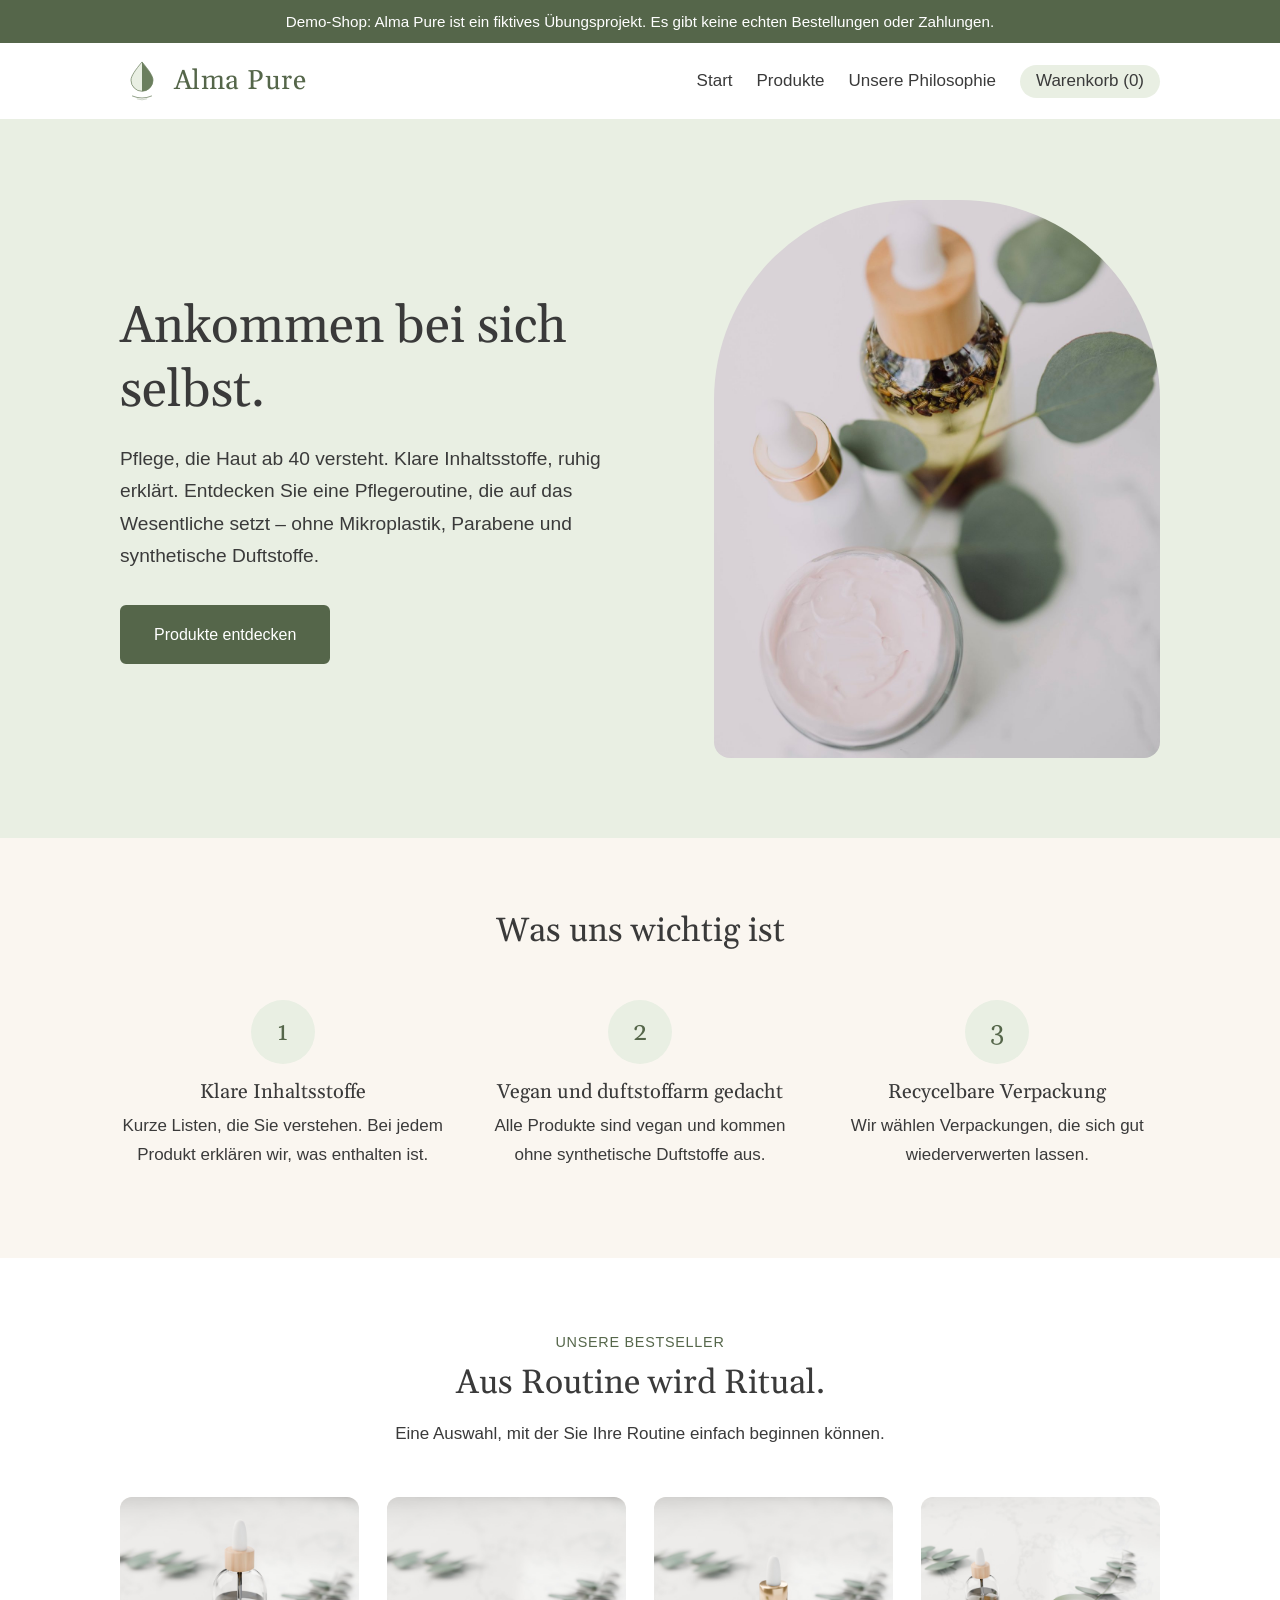
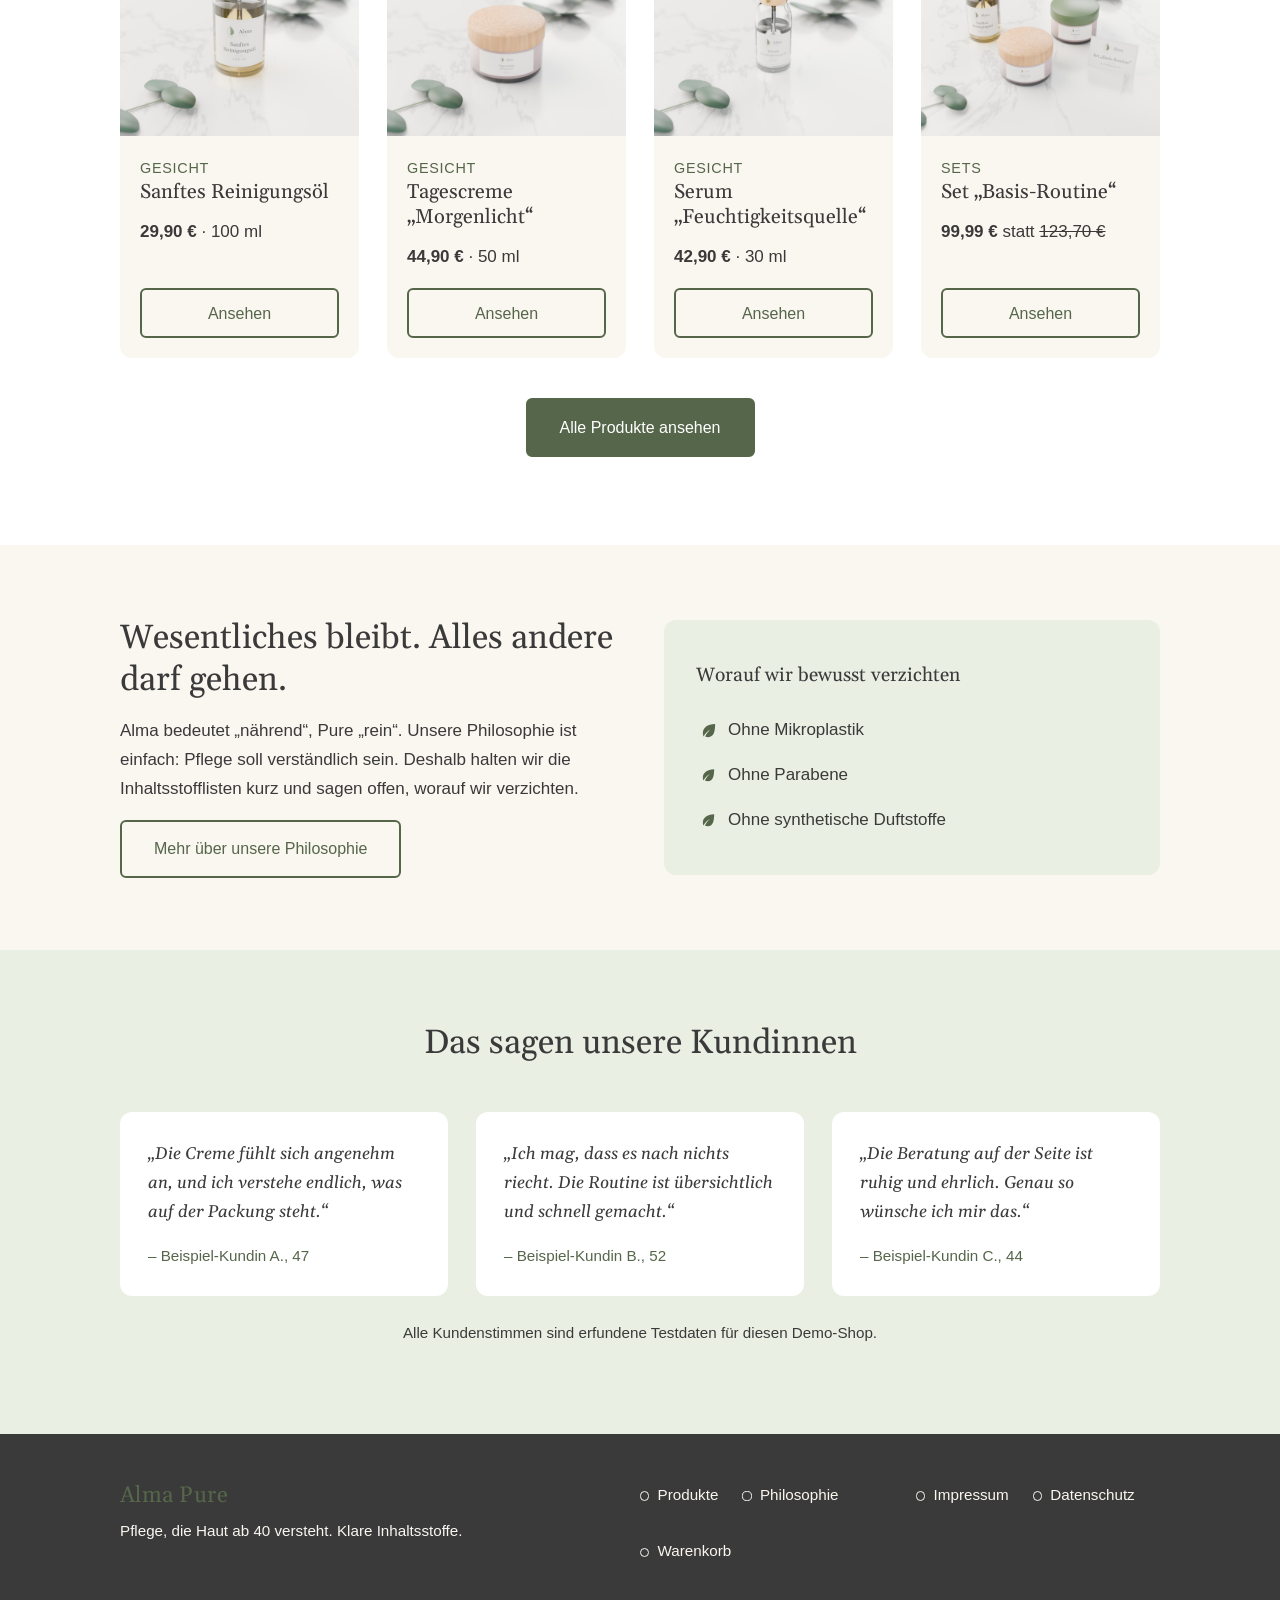
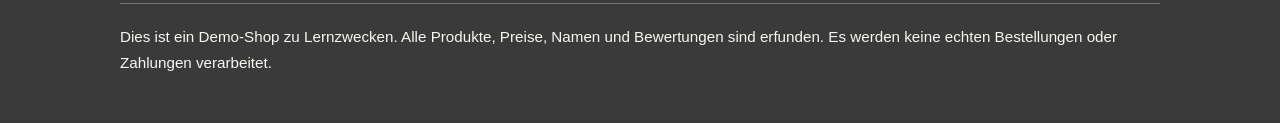
==== website/index.html @ 1dfb5215 "Erster Stand: Alma Pure Demo-Shop Fünf Seiten (Start, Produkte, Produkt, Warenkorb, Philosophie), ge" ====
<!DOCTYPE html>
<html lang="de">
<head>
  <meta charset="UTF-8">
  <meta name="viewport" content="width=device-width, initial-scale=1">
  <title>Alma Pure – Pflege, die Haut ab 40 versteht (Demo-Shop)</title>
  <meta name="description" content="Alma Pure ist ein fiktiver Demo-Shop für Clean-Beauty-Pflege. Klare Inhaltsstoffe, ruhig erklärt.">
  <link rel="icon" type="image/svg+xml" href="images/alma-pure-symbol.svg">

  <link rel="stylesheet" href="css/style.css">
</head>

<body>
  <a class="skip-link" href="#inhalt">Zum Inhalt springen</a>

  <div class="kopfbereich">
  <div class="demo-hinweis">
      Demo-Shop: Alma Pure ist ein fiktives Übungsprojekt. Es gibt keine echten Bestellungen oder Zahlungen.
    </div>
  
    <!-- KOPFZEILE -->
    <header>
      <div class="header-inner">
        <a class="logo" href="index.html">
          <img src="images/alma-pure-symbol.svg" alt="" width="40" height="40">
          <span>Alma Pure</span>
        </a>
        <!-- Button nur auf dem Handy sichtbar (siehe css/style.css, Abschnitt 17, und js/app.js) -->
        <button type="button" class="menue-button" aria-expanded="false" aria-controls="hauptmenue">Menü</button>
        <nav id="hauptmenue" aria-label="Hauptmenü">
          <ul>
            <li><a href="index.html">Start</a></li>
            <li><a href="produkte.html">Produkte</a></li>
            <li><a href="philosophie.html">Unsere Philosophie</a></li>
            <li><a class="warenkorb-link" href="warenkorb.html">Warenkorb (0)</a></li>
          </ul>
        </nav>
      </div>
    </header>
  </div>

  <main id="inhalt">

    <!-- HERO -->
    <section class="hero" aria-labelledby="hero-titel">
      <div class="container hero-inner">
        <div>
          <h1 id="hero-titel">Ankommen bei sich selbst.</h1>
          <p class="einleitung">Pflege, die Haut ab 40 versteht. Klare Inhaltsstoffe, ruhig erklärt. Entdecken Sie eine Pflegeroutine, die auf das Wesentliche setzt – ohne Mikroplastik, Parabene und synthetische Duftstoffe.</p>
          <a class="button" href="produkte.html">Produkte entdecken</a>
        </div>
        <!-- Hero-Bild: Foto von RDNE Stock project (Pexels), Quelle siehe images/QUELLEN.md -->
        <figure class="hero-bild">
          <img src="images/hero.jpg"
               alt="Aufsicht auf eine Pflegeflasche mit Holzdeckel und einen Cremetiegel, daneben Eukalyptuszweige auf heller Marmorfläche"
               width="1200" height="1800">
        </figure>
      </div>
    </section>

    <!-- DREI VORTEILE -->
    <section aria-labelledby="vorteile-titel">
      <div class="container">
        <div class="section-kopf">
          <h2 id="vorteile-titel">Was uns wichtig ist</h2>
        </div>
        <div class="vorteile-grid">
          <div class="vorteil">
            <div class="symbol" aria-hidden="true">1</div>
            <h3>Klare Inhaltsstoffe</h3>
            <p>Kurze Listen, die Sie verstehen. Bei jedem Produkt erklären wir, was enthalten ist.</p>
          </div>
          <div class="vorteil">
            <div class="symbol" aria-hidden="true">2</div>
            <h3>Vegan und duftstoffarm gedacht</h3>
            <p>Alle Produkte sind vegan und kommen ohne synthetische Duftstoffe aus.</p>
          </div>
          <div class="vorteil">
            <div class="symbol" aria-hidden="true">3</div>
            <h3>Recycelbare Verpackung</h3>
            <p>Wir wählen Verpackungen, die sich gut wiederverwerten lassen.</p>
          </div>
        </div>
      </div>
    </section>

    <!-- BESTSELLER (später per JavaScript aus js/produkte.js erzeugt) -->
    <section class="bestseller" aria-labelledby="bestseller-titel">
      <div class="container">
        <div class="section-kopf">
          <span class="ueberzeile">Unsere Bestseller</span>
          <h2 id="bestseller-titel">Aus Routine wird Ritual.</h2>
          <p>Eine Auswahl, mit der Sie Ihre Routine einfach beginnen können.</p>
        </div>
        <div class="karten-grid" id="bestseller-grid">
          <noscript><p>Bitte aktivieren Sie JavaScript, um die Produkte zu sehen, oder besuchen Sie unsere <a href="produkte.html">Produktübersicht</a>.</p></noscript>
        </div>
        <p class="mehr"><a class="button" href="produkte.html">Alle Produkte ansehen</a></p>
      </div>
    </section>

    <!-- PHILOSOPHIE-TEASER -->
    <section aria-labelledby="philosophie-titel">
      <div class="container philosophie-inner">
        <div>
          <h2 id="philosophie-titel">Wesentliches bleibt. Alles andere darf gehen.</h2>
          <p>Alma bedeutet „nährend“, Pure „rein“. Unsere Philosophie ist einfach: Pflege soll verständlich sein. Deshalb halten wir die Inhaltsstofflisten kurz und sagen offen, worauf wir verzichten.</p>
          <a class="button hell" href="philosophie.html">Mehr über unsere Philosophie</a>
        </div>
        <ul class="ohne-liste">
          <li class="ohne-titel"><strong>Worauf wir bewusst verzichten</strong></li>
          <li>Ohne Mikroplastik</li>
          <li>Ohne Parabene</li>
          <li>Ohne synthetische Duftstoffe</li>
        </ul>
      </div>
    </section>

    <!-- KUNDENSTIMMEN (erfunden) -->
    <section class="stimmen" aria-labelledby="stimmen-titel">
      <div class="container">
        <div class="section-kopf">
          <h2 id="stimmen-titel">Das sagen unsere Kundinnen</h2>
        </div>
        <div class="stimmen-grid">
          <blockquote>
            <p>„Die Creme fühlt sich angenehm an, und ich verstehe endlich, was auf der Packung steht.“</p>
            <footer>– Beispiel-Kundin A., 47</footer>
          </blockquote>
          <blockquote>
            <p>„Ich mag, dass es nach nichts riecht. Die Routine ist übersichtlich und schnell gemacht.“</p>
            <footer>– Beispiel-Kundin B., 52</footer>
          </blockquote>
          <blockquote>
            <p>„Die Beratung auf der Seite ist ruhig und ehrlich. Genau so wünsche ich mir das.“</p>
            <footer>– Beispiel-Kundin C., 44</footer>
          </blockquote>
        </div>
        <p class="hinweis-klein">Alle Kundenstimmen sind erfundene Testdaten für diesen Demo-Shop.</p>
      </div>
    </section>

  </main>

  <!-- FUSSZEILE -->
  <footer class="seitenfuss">
    <div class="container">
      <div class="fuss-grid">
        <div>
          <p class="logo" style="font-size:1.4rem; margin-bottom:.5rem;">Alma Pure</p>
          <p>Pflege, die Haut ab 40 versteht. Klare Inhaltsstoffe.</p>
        </div>
        <nav aria-label="Shop">
          <ul>
            <li><a href="produkte.html">Produkte</a></li>
            <li><a href="philosophie.html">Philosophie</a></li>
            <li><a href="warenkorb.html">Warenkorb</a></li>
          </ul>
        </nav>
        <nav aria-label="Rechtliches">
          <ul>
            <li><a href="impressum.html">Impressum</a></li>
            <li><a href="datenschutz.html">Datenschutz</a></li>
          </ul>
        </nav>
      </div>
      <p class="fuss-demo">Dies ist ein Demo-Shop zu Lernzwecken. Alle Produkte, Preise, Namen und Bewertungen sind erfunden. Es werden keine echten Bestellungen oder Zahlungen verarbeitet.</p>
    </div>
  </footer>

  <script src="js/produkte.js"></script>
  <script src="js/warenkorb.js"></script>
  <script src="js/app.js"></script>
</body>
</html>
---- website/css/style.css ----
/* ===== 0. Lokale Schriften (Reserve) =====
   Erste Wahl bleiben Georgia und Arial (auf Windows, Mac und iPhone vorinstalliert).
   Fehlen sie (z. B. auf Android), nimmt der Browser diese freien Schriften aus dem
   Ordner fonts/. Er lädt eine Datei nur, wenn er sie wirklich braucht.
   Quellen und Lizenzen: fonts/QUELLEN.txt */
@font-face {
  font-family: "Gelasio";
  src: url("../fonts/gelasio-latin-400-normal.woff2") format("woff2");
  font-weight: 400;
  font-style: normal;
  font-display: swap;          /* Text sofort zeigen, Schrift tauschen, sobald geladen */
}
@font-face {
  font-family: "Gelasio";
  src: url("../fonts/gelasio-latin-400-italic.woff2") format("woff2");
  font-weight: 400;
  font-style: italic;
  font-display: swap;
}
@font-face {
  font-family: "Arimo";
  src: url("../fonts/arimo-latin-400-normal.woff2") format("woff2");
  font-weight: 400;
  font-style: normal;
  font-display: swap;
}
@font-face {
  font-family: "Arimo";
  src: url("../fonts/arimo-latin-700-normal.woff2") format("woff2");
  font-weight: 700;
  font-style: normal;
  font-display: swap;
}

/* ===== 1. Grundeinstellungen: Farben und Schriften als Variablen ===== */
:root {
  --creme: #faf6f0;
  --salbei: #6b7f5e;
  --salbei-dunkel: #55664a;   /* etwas dunkler für guten Kontrast bei Buttons */
  --salbei-hell: #e9efe3;
  --text: #3a3a3a;
  --weiss: #ffffff;

  /* Schriften: der Browser nimmt die erste, die er findet */
  --schrift-titel: Georgia, "Gelasio", "Times New Roman", serif;
  --schrift-text: Arial, "Arimo", Helvetica, sans-serif;
}

* { box-sizing: border-box; margin: 0; padding: 0; }

body {
  font-family: var(--schrift-text);
  font-size: 1.0625rem;       /* 17 px, mindestens 16 px */
  line-height: 1.7;
  color: var(--text);
  background: var(--creme);
}

h1, h2, h3, .logo { font-family: var(--schrift-titel); font-weight: normal; line-height: 1.25; }
h1 { font-size: clamp(2rem, 5vw, 3.2rem); }
h2 { font-size: clamp(1.6rem, 3.5vw, 2.1rem); margin-bottom: 1rem; }
h3 { font-size: 1.25rem; margin-bottom: .4rem; }
p  { margin-bottom: 1rem; }
a  { color: var(--salbei-dunkel); }

.container { max-width: 1080px; margin: 0 auto; padding: 0 1.25rem; }
section { padding: 4.5rem 0; }

/* Sichtbarer Fokus für Tastatur-Nutzung (Barrierefreiheit) */
a:focus-visible, button:focus-visible { outline: 3px solid var(--salbei-dunkel); outline-offset: 3px; }

.skip-link { position: absolute; left: -999px; top: 0; background: var(--weiss); padding: .5rem 1rem; z-index: 20; }
.skip-link:focus { left: 0; }

/* ===== 2. Demo-Hinweis ganz oben ===== */
.demo-hinweis {
  background: var(--salbei-dunkel);
  color: var(--weiss);
  text-align: center;
  font-size: .95rem;
  padding: .55rem 1rem;
}

/* ===== 3. Kopfzeile ===== */
header { background: var(--weiss); border-bottom: 1px solid var(--salbei-hell); }
.header-inner { display: flex; align-items: center; justify-content: space-between; flex-wrap: wrap; gap: 1rem; padding: 1rem 1.25rem; max-width: 1080px; margin: 0 auto; }
.logo { font-size: 1.7rem; color: var(--salbei-dunkel); text-decoration: none; letter-spacing: .02em; }
.logo { display: inline-flex; align-items: center; gap: .6rem; }
.logo img { height: 44px; width: auto; display: block; }
nav ul { list-style: none; display: flex; gap: 1.5rem; flex-wrap: wrap; }
nav a { text-decoration: none; color: var(--text); padding: .25rem 0; border-bottom: 2px solid transparent; }
nav a:hover { border-bottom-color: var(--salbei); }
/* Aktuelle Seite im Menü markieren */
nav a[aria-current="page"] { border-bottom-color: var(--salbei-dunkel); }
.warenkorb-link { background: var(--salbei-hell); border-radius: 999px; padding: .4rem 1rem; }

/* Kopfbereich bleibt beim Scrollen oben stehen (Demo-Hinweis + Kopfzeile) */
.kopfbereich { position: sticky; top: 0; z-index: 10; }
/* Beim Sprung zu #inhalt nicht unter dem Kopfbereich verschwinden */
html { scroll-padding-top: 8rem; }

/* ===== 4. Hero (Startseite) ===== */
.hero { background: var(--salbei-hell); padding: 5rem 0; }
.hero-inner { display: grid; grid-template-columns: minmax(0, 1.1fr) minmax(0, .9fr); gap: 3rem; align-items: center; }
.hero p.einleitung { font-size: 1.2rem; max-width: 34rem; margin: 1.2rem 0 2rem; }
.hero-bild {
  margin: 0;
  min-width: 0;
  aspect-ratio: 4 / 5;
  border-radius: 200px 200px 16px 16px;
  overflow: hidden;
  background: var(--salbei-hell);
}
.hero-bild img {
  width: 100%;
  height: 100%;
  object-fit: cover;
  object-position: center 35%;   /* Bildausschnitt: Flasche gut im Rahmen */
  display: block;
}

.button {
  display: inline-block;
  background: var(--salbei-dunkel);
  color: var(--weiss);
  text-decoration: none;
  padding: .85rem 2rem;
  border-radius: 6px;
  border: 2px solid var(--salbei-dunkel);
  font-size: 1rem;
}
.button:hover { background: var(--weiss); color: var(--salbei-dunkel); }
.button.hell { background: transparent; color: var(--salbei-dunkel); }
.button.hell:hover { background: var(--salbei-dunkel); color: var(--weiss); }

/* ===== 5. Drei Vorteile ===== */
.vorteile-grid { display: grid; grid-template-columns: repeat(3, 1fr); gap: 2rem; text-align: center; }
.vorteil .symbol {
  width: 64px; height: 64px; margin: 0 auto 1rem;
  border-radius: 50%; background: var(--salbei-hell); color: var(--salbei-dunkel);
  display: flex; align-items: center; justify-content: center;
  font-family: var(--schrift-titel); font-size: 1.6rem;
}

/* ===== 6. Bestseller ===== */
.bestseller { background: var(--weiss); }
.section-kopf { text-align: center; max-width: 36rem; margin: 0 auto 3rem; }
.karten-grid { display: grid; grid-template-columns: repeat(auto-fit, minmax(220px, 1fr)); gap: 1.75rem; }
.karte { background: var(--creme); border-radius: 12px; overflow: hidden; display: flex; flex-direction: column; }
.karte-bild { aspect-ratio: 1 / 1; background: var(--salbei-hell); display: flex; align-items: center; justify-content: center; color: var(--salbei-dunkel); font-size: .95rem; text-align: center; padding: 1rem; }
.karte-text { padding: 1.25rem; display: flex; flex-direction: column; flex: 1; }
.kategorie { font-size: .9rem; color: var(--salbei-dunkel); letter-spacing: .05em; text-transform: uppercase; }
.preis { font-weight: bold; margin: .4rem 0 1rem; }
.karte .button { margin-top: auto; text-align: center; padding: .6rem 1rem; }
.mehr { text-align: center; margin-top: 2.5rem; }
.ueberzeile { display: block; margin-bottom: .5rem; font-size: .9rem; color: var(--salbei-dunkel); letter-spacing: .05em; text-transform: uppercase; }

/* ===== 7. Philosophie-Teaser (Startseite) ===== */
.philosophie-inner { display: grid; grid-template-columns: 1fr 1fr; gap: 3rem; align-items: center; }
.ohne-liste { list-style: none; background: var(--salbei-hell); border-radius: 12px; padding: 2rem; }
.ohne-liste li { padding: .5rem 0 .5rem 2rem; position: relative; }
/* Blatt-Symbol statt Strich: kleines SVG-Blatt in Salbei, nur Dekoration */
.ohne-liste li:not(.ohne-titel)::before { content: ""; position: absolute; left: .25rem; top: .85rem; width: 1.1rem; height: 1.1rem;
  background: url("data:image/svg+xml,%3Csvg xmlns='http://www.w3.org/2000/svg' viewBox='0 0 24 24'%3E%3Cpath fill='%2355664a' d='M20 3C10 3 4 8 4 15c0 1.6.4 3 1 4.2C7 15 10 12 14 10c-3 2.500-5.500 5.500-7 9.200 1.200.5 2.500.8 4 .8 7 0 9-7 9-17z'/%3E%3C/svg%3E") no-repeat center / contain; }
.ohne-liste .ohne-titel { padding-left: 0; }
.ohne-liste strong { display: block; font-family: var(--schrift-titel); font-weight: normal; font-size: 1.2rem; margin-bottom: .5rem; }

/* ===== 8. Kundenstimmen ===== */
.stimmen { background: var(--salbei-hell); }
.stimmen-grid { display: grid; grid-template-columns: repeat(auto-fit, minmax(260px, 1fr)); gap: 1.75rem; }
blockquote { background: var(--weiss); border-radius: 12px; padding: 1.75rem; }
blockquote p { font-family: var(--schrift-titel); font-style: italic; }
blockquote footer { font-size: .95rem; color: var(--salbei-dunkel); }
.hinweis-klein { text-align: center; font-size: .95rem; margin-top: 1.5rem; }

/* ===== 9. Fußzeile ===== */
footer.seitenfuss { background: var(--text); color: var(--creme); padding: 3rem 0 2rem; font-size: .95rem; }
.fuss-grid { display: grid; grid-template-columns: 2fr 1fr 1fr; gap: 2rem; margin-bottom: 2rem; }
footer.seitenfuss a { color: var(--creme); }
footer.seitenfuss ul { list-style: none; }
footer.seitenfuss li { margin-bottom: .4rem; }
/* kleine Kreise vor den Fußzeilen-Links */
footer.seitenfuss ul li { padding-left: 1.1rem; position: relative; }
footer.seitenfuss ul li::before { content: ""; position: absolute; left: 0; top: .6em; width: .45rem; height: .45rem; border: 1.500px solid var(--creme); border-radius: 50%; }
.fuss-demo { border-top: 1px solid rgba(250,246,240,.3); padding-top: 1.25rem; }

/* ===== 10. NEU: Seite "Unsere Philosophie" ===== */
.seiten-kopf { background: var(--salbei-hell); padding: 4.5rem 0; text-align: center; }
.seiten-kopf .einleitung { font-size: 1.2rem; max-width: 40rem; margin: 1.2rem auto 0; }

/* Schmale Textspalte: angenehm zu lesen */
.textspalte { max-width: 44rem; margin: 0 auto; }

/* Die drei Grundsätze als Karten */
.grundsaetze-grid { display: grid; grid-template-columns: repeat(3, 1fr); gap: 1.75rem; }
.grundsatz { background: var(--weiss); border-radius: 12px; padding: 1.75rem; }
.grundsatz .ueberzeile { margin-bottom: .75rem; }

/* Ohne-Liste ausführlich: Begriff + kurze Erklärung */
.ohne-detail { background: var(--weiss); }
.ohne-detail-grid { display: grid; grid-template-columns: repeat(auto-fit, minmax(260px, 1fr)); gap: 1.75rem; }
.ohne-eintrag { background: var(--creme); border-radius: 12px; padding: 1.75rem; border-left: 4px solid var(--salbei); }
.ohne-eintrag p:last-child { margin-bottom: 0; }

/* Mit-Liste (das, wofür wir stehen) */
.mit-liste { list-style: none; max-width: 44rem; margin: 0 auto; }
.mit-liste li { padding: .9rem 0 .9rem 2rem; position: relative; border-bottom: 1px solid var(--salbei-hell); }
.mit-liste li::before { content: ""; position: absolute; left: .25rem; top: 1.3rem; width: 1.1rem; height: 1.1rem;
  background: url("data:image/svg+xml,%3Csvg xmlns='http://www.w3.org/2000/svg' viewBox='0 0 24 24'%3E%3Cpath fill='%2355664a' d='M20 3C10 3 4 8 4 15c0 1.6.4 3 1 4.2C7 15 10 12 14 10c-3 2.500-5.500 5.500-7 9.200 1.200.5 2.500.8 4 .8 7 0 9-7 9-17z'/%3E%3C/svg%3E") no-repeat center / contain; }
.mit-liste strong { font-family: var(--schrift-titel); font-weight: normal; font-size: 1.15rem; }

/* Hinweis-Kasten für ehrliche Einordnung */
.einordnung { background: var(--salbei-hell); border-radius: 12px; padding: 2rem; max-width: 44rem; margin: 0 auto; }
.einordnung p:last-child { margin-bottom: 0; }

/* ===== 11. NEU: Produktseite ===== */
.zurueck { display: inline-block; margin-bottom: 1.5rem; }
.produkt-detail { display: grid; grid-template-columns: 1fr 1fr; gap: 3rem; align-items: start; }
.produkt-bild { aspect-ratio: 1 / 1; background: var(--salbei-hell); border-radius: 12px; display: flex; align-items: center;
  justify-content: center; color: var(--salbei-dunkel); text-align: center; padding: 1rem; }
.produkt-preis { font-size: 1.6rem; font-weight: bold; margin: .5rem 0 .25rem; }
.produkt-preis .alt { font-size: 1.1rem; font-weight: normal; }
.produkt-hinweis { margin-bottom: 1.25rem; }
.eigenschaften { list-style: none; display: flex; flex-wrap: wrap; gap: .5rem; margin: 1rem 0 1.5rem; }
.eigenschaften li { background: var(--salbei-hell); border-radius: 999px; padding: .3rem 1rem; }
.produkt-info h2 { font-size: 1.35rem; margin: 2rem 0 .75rem; }
.inhaltsstoffe { background: var(--creme); border-radius: 12px; padding: 1.25rem 1.5rem; }
.inhaltsstoffe dt { font-weight: bold; margin-top: .75rem; }
.inhaltsstoffe dt:first-child { margin-top: 0; }
.inhaltsstoffe dd { margin-left: 0; }
.testdaten-hinweis { margin-top: .75rem; font-size: 1rem; }
.set-liste { list-style: none; }
.set-liste li { padding: .5rem 0; border-bottom: 1px solid var(--salbei-hell); }
button.button { font-family: inherit; cursor: pointer; }

/* ===== 12. Handy-Ansicht (Responsive) ===== */
@media (max-width: 800px) {
  section { padding: 3rem 0; }
  .hero { padding: 3rem 0; }
  .seiten-kopf { padding: 3rem 0; }
  .hero-inner, .philosophie-inner, .vorteile-grid, .fuss-grid, .grundsaetze-grid, .produkt-detail { grid-template-columns: 1fr; }
  .hero-bild { aspect-ratio: 16 / 10; border-radius: 16px; order: -1; }
  .hero-bild img { object-position: center 12%; }  /* auf dem Handy: Flasche oben im Bild lassen */
  .header-inner { flex-direction: column; align-items: flex-start; padding: .6rem 1.25rem; gap: .4rem; }
}

/* ===== 13. NEU: Rückmeldung nach "In den Warenkorb" ===== */
.warenkorb-meldung { margin: .75rem 0 0; min-height: 1.7em; }

/* ===== 14. NEU: Warenkorb-Seite ===== */
.wk-liste { list-style: none; background: var(--weiss); border-radius: 12px; padding: .5rem 1.5rem; }
.wk-zeile { display: grid; grid-template-columns: 2fr 1fr auto 1fr auto; gap: 1rem; align-items: center; padding: 1.25rem 0; border-bottom: 1px solid var(--salbei-hell); }
.wk-zeile:last-child { border-bottom: 0; }
.wk-name a { font-family: var(--schrift-titel); font-size: 1.15rem; }
.wk-klein { display: block; font-size: .95rem; }
.wk-label { display: none; }
.wk-summe { font-weight: bold; text-align: right; }
.wk-menge { display: flex; align-items: center; gap: .5rem; }
.menge-zahl { min-width: 2rem; text-align: center; }
.menge-button { width: 2.75rem; height: 2.75rem; border-radius: 50%; border: 2px solid var(--salbei-dunkel); background: transparent; color: var(--salbei-dunkel); font-size: 1.25rem; font-family: inherit; cursor: pointer; }
.menge-button:hover { background: var(--salbei-dunkel); color: var(--weiss); }
.wk-entfernen { background: none; border: 0; color: var(--salbei-dunkel); text-decoration: underline; font-family: inherit; font-size: 1rem; cursor: pointer; padding: .5rem; }
.wk-gesamt { max-width: 26rem; margin: 2rem 0 0 auto; background: var(--salbei-hell); border-radius: 12px; padding: 1.5rem; }
.wk-gesamt-zeile { display: flex; justify-content: space-between; font-size: 1.3rem; margin-bottom: .25rem; }
.wk-gesamt .button { margin-top: 1rem; }
.wk-leer { text-align: center; max-width: 30rem; margin: 0 auto; }
#seitentitel:focus { outline: none; }

@media (max-width: 800px) {
  .wk-zeile { grid-template-columns: 1fr auto; }
  .wk-name { grid-column: 1 / -1; }
  .wk-preis, .wk-summe { grid-column: 1 / -1; text-align: left; }
  .wk-label { display: inline; }
  .wk-gesamt { max-width: none; }
}

/* ===== 15. NEU: Filter auf der Produktseite ===== */
.filter-leiste {
  display: flex;
  flex-wrap: wrap;            /* auf dem Handy rutschen Buttons in die nächste Zeile */
  gap: .75rem;                /* Abstand zwischen den Buttons */
  margin-bottom: 1.25rem;
}
.filter-button {
  font-family: inherit;
  font-size: 1rem;
  color: var(--salbei-dunkel);
  background: var(--creme);
  border: 2px solid var(--salbei-dunkel);
  border-radius: 999px;       /* runde "Pillen" wie die Eigenschaften-Chips */
  min-height: 2.75rem;        /* gut antippbar auf dem Handy */
  padding: .5rem 1.4rem;
  cursor: pointer;
}
.filter-button:hover { background: var(--salbei-hell); }
/* Aktiver Filter: gefüllt, damit klar ist, was gerade gewählt ist */
.filter-button[aria-pressed="true"] { background: var(--salbei-dunkel); color: var(--weiss); }
.filter-anzahl { margin-bottom: 2rem; font-size: 1rem; }

/* ===== 16. NEU: Produktraster mit gleichbleibender Kartengröße ===== */
/* auto-fill statt auto-fit: leere Spalten bleiben erhalten, eine einzelne Karte wird nicht auf volle Breite gezogen */
#produkt-grid { grid-template-columns: repeat(auto-fill, minmax(220px, 1fr)); }

/* ===== Produktbilder: Foto füllt die quadratische Fläche ===== */
.karte-bild:has(img), .produkt-bild:has(img) { padding: 0; overflow: hidden; }
.karte-bild img, .produkt-bild img { width: 100%; height: 100%; object-fit: cover; display: block; }

/* ===== 17. NEU: Menü-Button für das Handy =====
   Auf großen Bildschirmen gibt es keinen Button, die Navigation ist immer sichtbar.
   Auf dem Handy wird die Navigation eingeklappt und per Button "Menü" geöffnet.
   Wichtig: Das gilt nur, wenn js/app.js läuft und die Klasse "menue-bereit"
   an die Kopfzeile gesetzt hat. Ohne JavaScript bleibt die Navigation sichtbar. */
.menue-button { display: none; }

@media (max-width: 800px) {
  /* Logo links, Button rechts, Navigation darunter in voller Breite */
  .menue-bereit .header-inner { flex-direction: row; align-items: center; }

  .menue-bereit .menue-button {
    display: inline-block;
    font-family: inherit;
    font-size: 1rem;
    color: var(--salbei-dunkel);
    background: var(--weiss);
    border: 2px solid var(--salbei-dunkel);
    border-radius: 6px;
    min-height: 2.75rem;        /* mindestens 44 px: gut antippbar */
    padding: .4rem 1.1rem;
    cursor: pointer;
  }
  /* Beim Darüberfahren und solange das Menü offen ist: leicht eingefärbt */
  .menue-bereit .menue-button:hover,
  .menue-bereit .menue-button[aria-expanded="true"] { background: var(--salbei-hell); }

  /* Navigation zunächst versteckt, mit Klasse "offen" sichtbar */
  .menue-bereit #hauptmenue { display: none; flex-basis: 100%; }
  .menue-bereit #hauptmenue.offen { display: block; }

  /* Menüpunkte untereinander, mit genug Platz zum Antippen */
  .menue-bereit #hauptmenue ul { flex-direction: column; gap: 0; padding: .25rem 0 .5rem; }
  .menue-bereit #hauptmenue li a { display: inline-block; padding: .5rem 0; }
  .menue-bereit #hauptmenue li .warenkorb-link { padding: .4rem 1rem; margin-top: .4rem; }
}
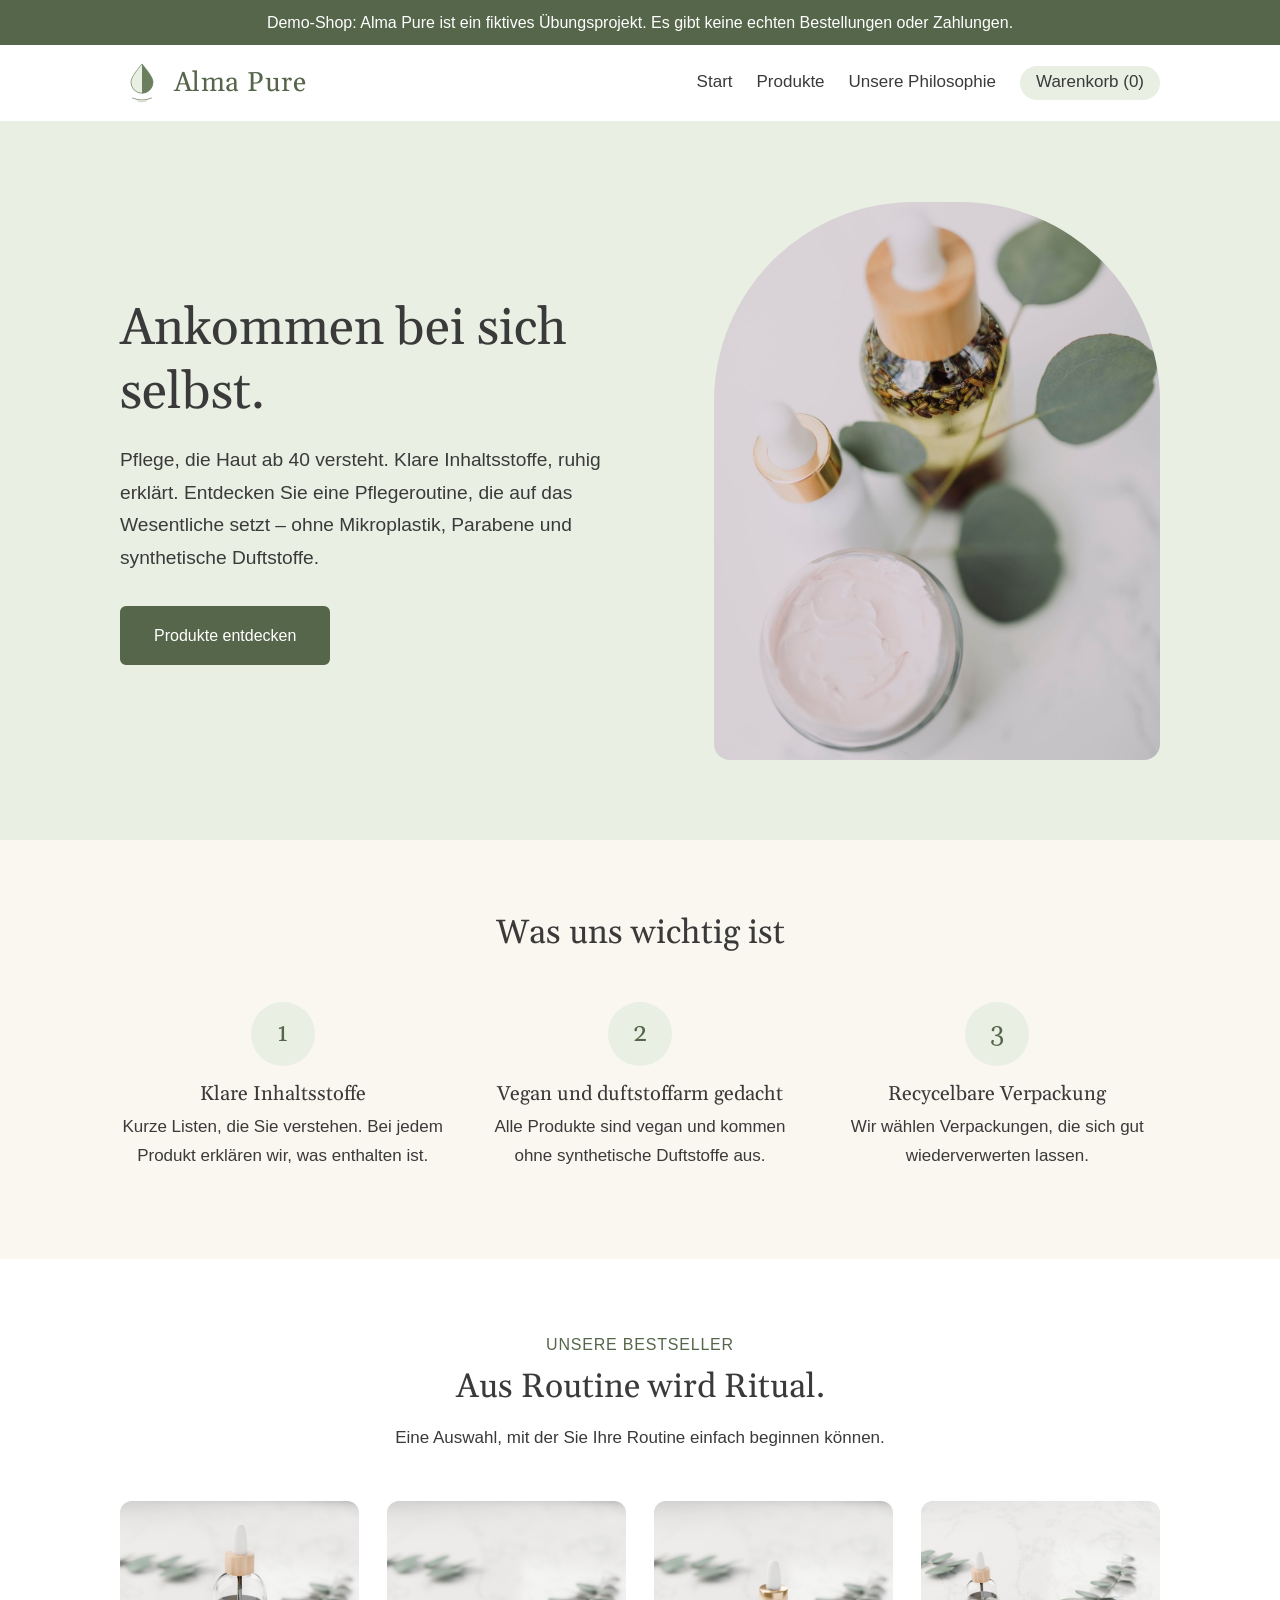
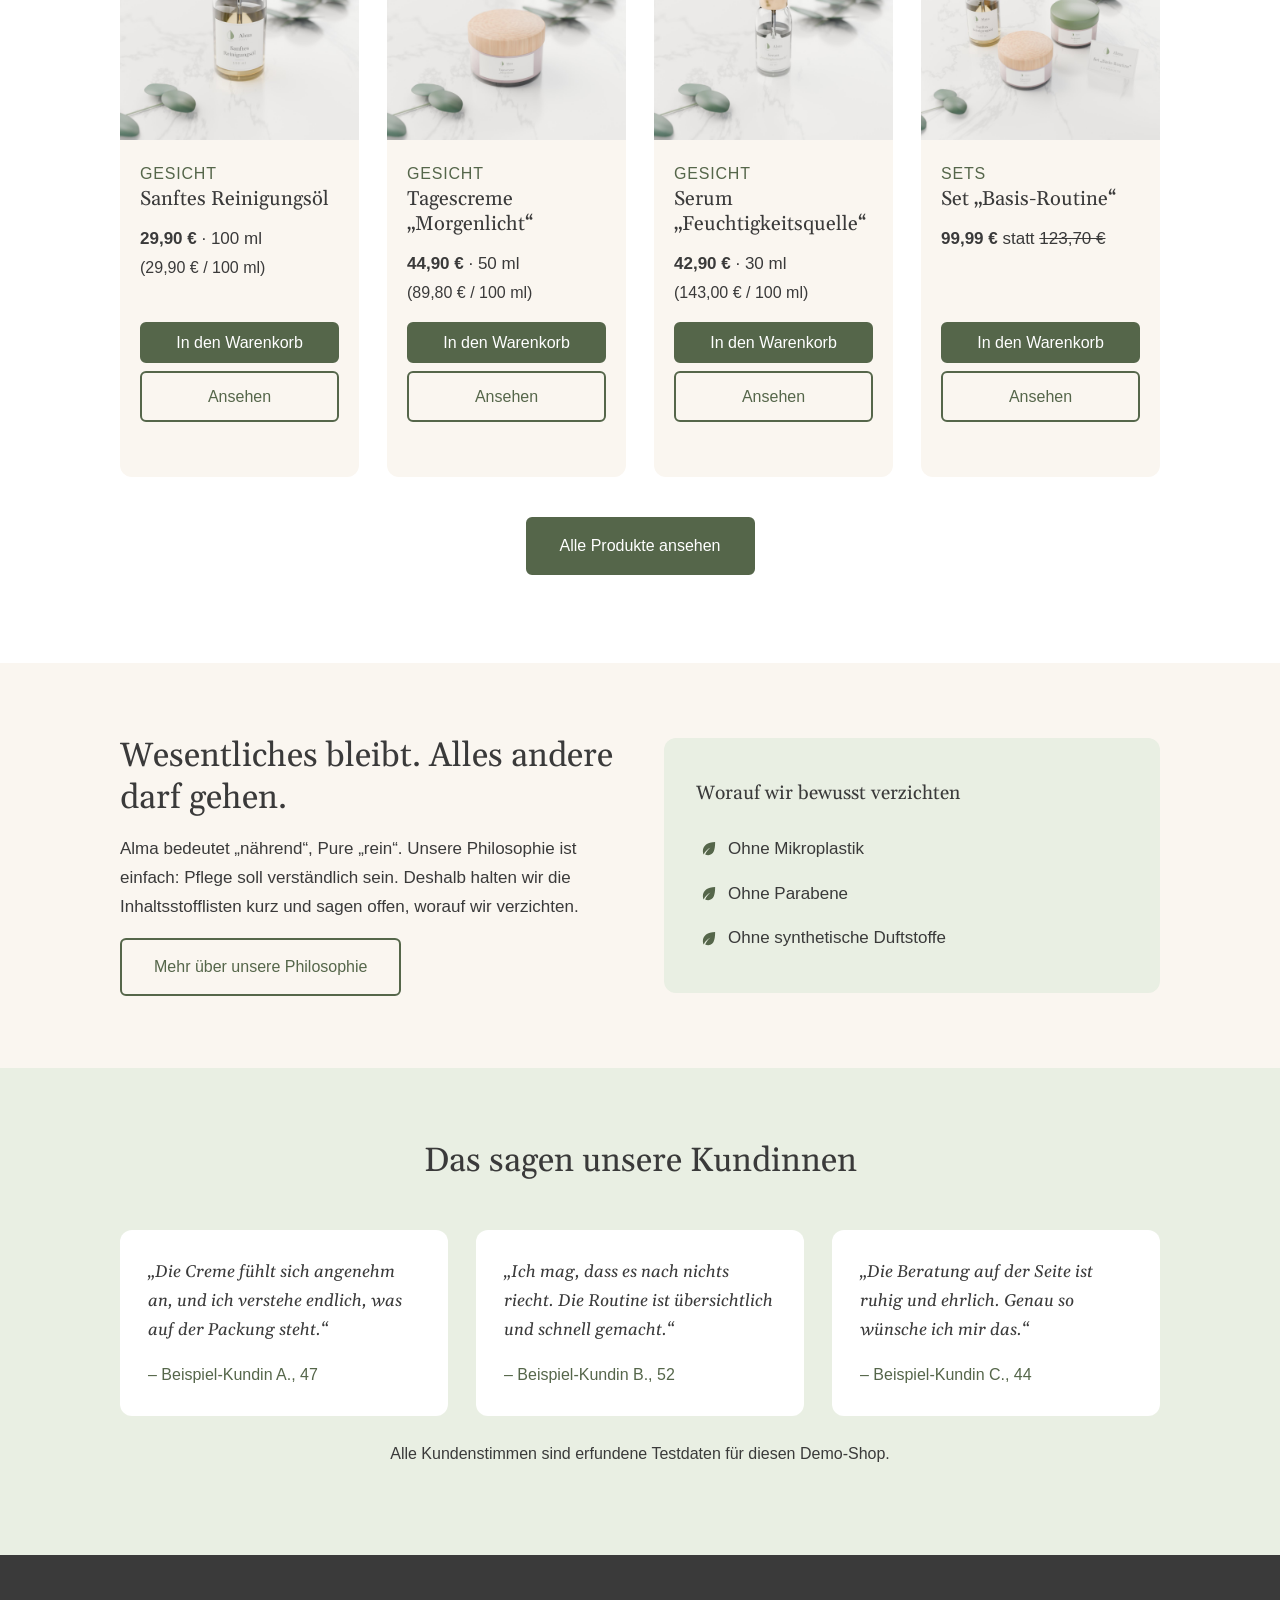
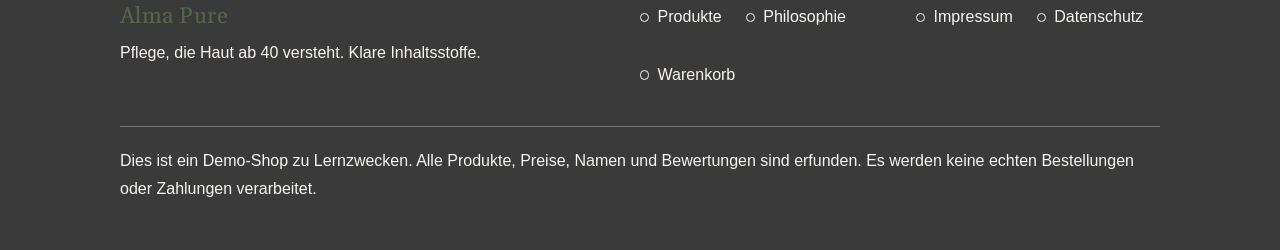
==== commit 236b9500: "Warenkorb: Menge 1 bis 10, Kaufen-Button auf Karten, Demo-Bestätigung, Zähler auf dem Handy - Produk" ====
--- a/website/index.html
+++ b/website/index.html
@@ -26,6 +26,8 @@
           <span>Alma Pure</span>
         </a>
         <!-- Button nur auf dem Handy sichtbar (siehe css/style.css, Abschnitt 17, und js/app.js) -->
+        <!-- Warenkorb mit Zähler: nur auf dem Handy, immer sichtbar neben dem Menü-Button -->
+        <a class="warenkorb-link warenkorb-mobil" href="warenkorb.html" aria-label="Warenkorb, 0 Artikel"><span class="warenkorb-zahl">0</span></a>
         <button type="button" class="menue-button" aria-expanded="false" aria-controls="hauptmenue">Menü</button>
         <nav id="hauptmenue" aria-label="Hauptmenü">
           <ul>
--- a/website/css/style.css
+++ b/website/css/style.css
@@ -62,6 +62,7 @@
 h3 { font-size: 1.25rem; margin-bottom: .4rem; }
 p  { margin-bottom: 1rem; }
 a  { color: var(--salbei-dunkel); }
+small { font-size: 1rem; }   /* Browser macht <small> sonst kleiner als 16 px */
 
 .container { max-width: 1080px; margin: 0 auto; padding: 0 1.25rem; }
 section { padding: 4.5rem 0; }
@@ -77,7 +78,7 @@
   background: var(--salbei-dunkel);
   color: var(--weiss);
   text-align: center;
-  font-size: .95rem;
+  font-size: 1rem;
   padding: .55rem 1rem;
 }
 
@@ -147,13 +148,17 @@
 .section-kopf { text-align: center; max-width: 36rem; margin: 0 auto 3rem; }
 .karten-grid { display: grid; grid-template-columns: repeat(auto-fit, minmax(220px, 1fr)); gap: 1.75rem; }
 .karte { background: var(--creme); border-radius: 12px; overflow: hidden; display: flex; flex-direction: column; }
-.karte-bild { aspect-ratio: 1 / 1; background: var(--salbei-hell); display: flex; align-items: center; justify-content: center; color: var(--salbei-dunkel); font-size: .95rem; text-align: center; padding: 1rem; }
+.karte-bild { aspect-ratio: 1 / 1; background: var(--salbei-hell); display: flex; align-items: center; justify-content: center; color: var(--salbei-dunkel); font-size: 1rem; text-align: center; padding: 1rem; }
 .karte-text { padding: 1.25rem; display: flex; flex-direction: column; flex: 1; }
-.kategorie { font-size: .9rem; color: var(--salbei-dunkel); letter-spacing: .05em; text-transform: uppercase; }
+.kategorie { font-size: 1rem; color: var(--salbei-dunkel); letter-spacing: .05em; text-transform: uppercase; }
 .preis { font-weight: bold; margin: .4rem 0 1rem; }
-.karte .button { margin-top: auto; text-align: center; padding: .6rem 1rem; }
+.preis .grundpreis { display: block; font-weight: normal; font-size: 1rem; }   /* Grundpreis in eigener Zeile */
+.karte .button { text-align: center; padding: .6rem 1rem; }
+/* Zwei Buttons untereinander, immer am unteren Rand der Karte */
+.karte-aktionen { margin-top: auto; display: flex; flex-direction: column; gap: .5rem; }
+.karte-meldung { margin: 0; min-height: 1.7em; font-size: 1rem; }
 .mehr { text-align: center; margin-top: 2.5rem; }
-.ueberzeile { display: block; margin-bottom: .5rem; font-size: .9rem; color: var(--salbei-dunkel); letter-spacing: .05em; text-transform: uppercase; }
+.ueberzeile { display: block; margin-bottom: .5rem; font-size: 1rem; color: var(--salbei-dunkel); letter-spacing: .05em; text-transform: uppercase; }
 
 /* ===== 7. Philosophie-Teaser (Startseite) ===== */
 .philosophie-inner { display: grid; grid-template-columns: 1fr 1fr; gap: 3rem; align-items: center; }
@@ -170,11 +175,11 @@
 .stimmen-grid { display: grid; grid-template-columns: repeat(auto-fit, minmax(260px, 1fr)); gap: 1.75rem; }
 blockquote { background: var(--weiss); border-radius: 12px; padding: 1.75rem; }
 blockquote p { font-family: var(--schrift-titel); font-style: italic; }
-blockquote footer { font-size: .95rem; color: var(--salbei-dunkel); }
-.hinweis-klein { text-align: center; font-size: .95rem; margin-top: 1.5rem; }
+blockquote footer { font-size: 1rem; color: var(--salbei-dunkel); }
+.hinweis-klein { text-align: center; font-size: 1rem; margin-top: 1.5rem; }
 
 /* ===== 9. Fußzeile ===== */
-footer.seitenfuss { background: var(--text); color: var(--creme); padding: 3rem 0 2rem; font-size: .95rem; }
+footer.seitenfuss { background: var(--text); color: var(--creme); padding: 3rem 0 2rem; font-size: 1rem; }
 .fuss-grid { display: grid; grid-template-columns: 2fr 1fr 1fr; gap: 2rem; margin-bottom: 2rem; }
 footer.seitenfuss a { color: var(--creme); }
 footer.seitenfuss ul { list-style: none; }
@@ -233,6 +238,32 @@
 .set-liste li { padding: .5rem 0; border-bottom: 1px solid var(--salbei-hell); }
 button.button { font-family: inherit; cursor: pointer; }
 
+/* Brotkrumen (Weg zurück): Startseite / Produkte / Produktname */
+.brotkrumen { margin-bottom: 1.5rem; }
+.brotkrumen ol { list-style: none; display: flex; flex-wrap: wrap; gap: .4rem; padding: 0; margin: 0; }
+.brotkrumen li + li::before { content: "/"; margin-right: .4rem; color: var(--salbei-dunkel); }
+.brotkrumen [aria-current="page"] { font-weight: bold; }
+
+/* Kurzbeschreibung, Preiszusatz und großer Warenkorb-Button */
+.produkt-kurztext { font-size: 1.1rem; margin: .5rem 0 1rem; }
+.preis-zusatz { font-size: 1rem; margin: 0 0 .25rem; }
+.button-gross { width: 100%; max-width: 22rem; font-size: 1.1rem; padding: 1rem 2rem; }
+
+/* Kasten "Versand und Rückgabe" */
+.versand-box { background: var(--salbei-hell); border-radius: 12px; padding: 1.25rem 1.5rem; margin-top: 1.5rem; }
+.produkt-info .versand-box h2 { margin-top: 0; font-size: 1.2rem; }
+.versand-box dl, .produktdaten { display: grid; grid-template-columns: max-content 1fr; gap: .5rem 1.25rem; margin: 0; }
+.versand-box dt, .produktdaten dt { font-weight: bold; }
+.versand-box dd, .produktdaten dd { margin: 0; }
+.versand-demo { font-size: 1rem; margin: .75rem 0 0; }
+
+/* Technische Daten */
+.produktdaten { background: var(--weiss); border-radius: 12px; padding: 1.25rem 1.5rem; }
+@media (max-width: 500px) {
+  .versand-box dl, .produktdaten { grid-template-columns: 1fr; gap: .1rem; }
+  .versand-box dd, .produktdaten dd { margin-bottom: .5rem; }
+}
+
 /* ===== 12. Handy-Ansicht (Responsive) ===== */
 @media (max-width: 800px) {
   section { padding: 3rem 0; }
@@ -252,16 +283,25 @@
 .wk-zeile { display: grid; grid-template-columns: 2fr 1fr auto 1fr auto; gap: 1rem; align-items: center; padding: 1.25rem 0; border-bottom: 1px solid var(--salbei-hell); }
 .wk-zeile:last-child { border-bottom: 0; }
 .wk-name a { font-family: var(--schrift-titel); font-size: 1.15rem; }
-.wk-klein { display: block; font-size: .95rem; }
+.wk-klein { display: block; font-size: 1rem; }
 .wk-label { display: none; }
 .wk-summe { font-weight: bold; text-align: right; }
 .wk-menge { display: flex; align-items: center; gap: .5rem; }
 .menge-zahl { min-width: 2rem; text-align: center; }
 .menge-button { width: 2.75rem; height: 2.75rem; border-radius: 50%; border: 2px solid var(--salbei-dunkel); background: transparent; color: var(--salbei-dunkel); font-size: 1.25rem; font-family: inherit; cursor: pointer; }
-.menge-button:hover { background: var(--salbei-dunkel); color: var(--weiss); }
+.menge-button:hover:not(:disabled) { background: var(--salbei-dunkel); color: var(--weiss); }
+/* Gesperrter Button (Menge 1 oder 10): blass, Mauszeiger zeigt "nicht möglich" */
+.menge-button:disabled { opacity: .35; cursor: not-allowed; }
+.wk-menge { flex-wrap: wrap; }
+.wk-grenze { flex-basis: 100%; }
 .wk-entfernen { background: none; border: 0; color: var(--salbei-dunkel); text-decoration: underline; font-family: inherit; font-size: 1rem; cursor: pointer; padding: .5rem; }
 .wk-gesamt { max-width: 26rem; margin: 2rem 0 0 auto; background: var(--salbei-hell); border-radius: 12px; padding: 1.5rem; }
-.wk-gesamt-zeile { display: flex; justify-content: space-between; font-size: 1.3rem; margin-bottom: .25rem; }
+.wk-gesamt-zeile { display: flex; justify-content: space-between; font-size: 1.3rem; margin-bottom: .25rem;
+  border-top: 1px solid var(--salbei); padding-top: .75rem; }
+/* Rechnung im Warenkorb: Zwischensumme und Versand, darunter der Hinweis zur kostenlosen Lieferung */
+.wk-rechnung-zeile { display: flex; justify-content: space-between; margin-bottom: .25rem; }
+.wk-versand-hinweis { font-size: 1rem; margin-bottom: .75rem; }
+.wk-hinweis { font-size: 1rem; margin-bottom: 0; }
 .wk-gesamt .button { margin-top: 1rem; }
 .wk-leer { text-align: center; max-width: 30rem; margin: 0 auto; }
 #seitentitel:focus { outline: none; }
@@ -341,3 +381,36 @@
   .menue-bereit #hauptmenue li a { display: inline-block; padding: .5rem 0; }
   .menue-bereit #hauptmenue li .warenkorb-link { padding: .4rem 1rem; margin-top: .4rem; }
 }
+
+/* ===== 18. NEU: Warenkorb-Zähler auf dem Handy immer sichtbar =====
+   Auf dem Handy steht "Warenkorb (…)" direkt neben dem Menü-Button,
+   statt versteckt im eingeklappten Menü. Auf großen Bildschirmen bleibt
+   er wie bisher in der Navigation. */
+.warenkorb-mobil { display: none; }
+
+@media (max-width: 800px) {
+  .menue-bereit .warenkorb-mobil {
+    display: inline-flex;
+    align-items: center;
+    min-height: 2.75rem;        /* gut antippbar */
+    gap: .35rem;
+    padding: .4rem .9rem;
+    margin-left: auto;          /* schiebt Zähler und Menü-Button nach rechts */
+    color: var(--text);
+    text-decoration: none;
+    font-weight: bold;
+  }
+  /* Taschen-Symbol vor der Zahl (als kleines Bild direkt im CSS) */
+  .menue-bereit .warenkorb-mobil::before {
+    content: "";
+    width: 1.4rem;
+    height: 1.4rem;
+    background: url("data:image/svg+xml,%3Csvg xmlns='http://www.w3.org/2000/svg' viewBox='0 0 24 24' fill='none' stroke='%2355664a' stroke-width='2' stroke-linecap='round' stroke-linejoin='round'%3E%3Cpath d='M5 8h14l-1.2 12H6.2L5 8z'/%3E%3Cpath d='M9 8V6a3 3 0 0 1 6 0v2'/%3E%3C/svg%3E") no-repeat center / contain;
+  }
+  .menue-bereit .warenkorb-mobil[aria-current="page"] { outline: 2px solid var(--salbei-dunkel); }
+  /* Logo auf dem Handy etwas kleiner, damit alles in eine Zeile passt */
+  .menue-bereit .logo { font-size: 1.4rem; gap: .45rem; }
+  .menue-bereit .logo img { height: 36px; }
+  /* Im aufgeklappten Menü nicht noch einmal zeigen */
+  .menue-bereit #hauptmenue li:has(.warenkorb-link) { display: none; }
+}
